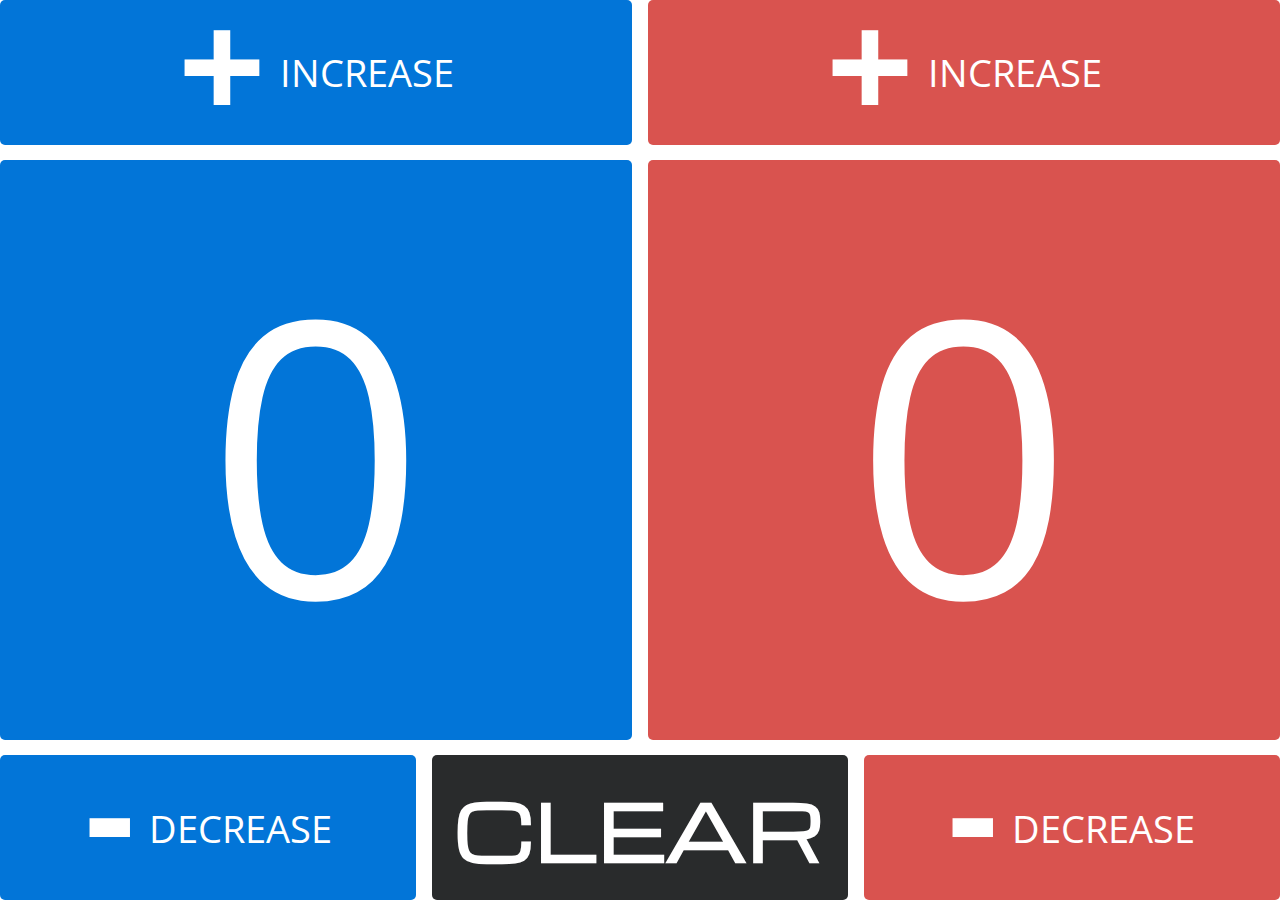
==== html+javascript/index.html @ 6959c3fb "HTML Javascript" ====
<!DOCTYPE html>
<html lang="en">

<head>
  <title>Score</title>

  <meta charset="UTF-8">
  <meta name="viewport" content="width=device-width, initial-scale=1.0">
  <meta http-equiv="X-UA-Compatible" content="ie=edge">

  <meta name="description" content="Just a score for a game of two.">
  <meta name="robots" content="index, follow" />

  <link rel="stylesheet" type="text/css" href="styles.css" />
  <script src="score.js"></script>
</head>

<body>
  <div class="container">

    <div class="blue-team button action-button" style="grid-column-start: 1;grid-column-end: 7"
      onclick="increaseScore('blueScore')">
      <span class="signal signal-positive">+</span>
      <span>increase</span>
    </div>

    <div class="red-team button action-button" style="grid-column-start: 7;grid-column-end: 13"
      onclick="increaseScore('redScore')">
      <span class="signal signal-positive">+</span>
      <span>increase</span>
    </div>

    <div id="blueScore" class="blue-team button points" style="grid-column-start: 1;grid-column-end: 7"
      onclick="increaseScore('blueScore')">
      0
    </div>

    <div id="redScore" class="red-team button points" style="grid-column-start: 7;grid-column-end: 13"
      onclick="increaseScore('redScore')">
      0
    </div>


    <div class="blue-team button action-button" style="grid-column-start: 1;grid-column-end: 5"
      onclick="decreaseScore('blueScore')">
      <span class="signal signal-negative">-</span>
      <span>decrease</span>
    </div>

    <div id="time" class="button menu" style="grid-column-start: 5;grid-column-end: 9" onclick="clearScore()">
      CLEAR
    </div>

    <div class="red-team button action-button" style="grid-column-start: 9;grid-column-end: 13"
      onclick="decreaseScore('redScore')">
      <span class="signal signal-negative">-</span>
      <span>decrease</span>
    </div>

  </div>
</body>

</html>
<!-- Created by Willian Balbinot | @wbalbinot -->
---- html+javascript/styles.css ----
/* FONT IMPORT */
@import url('https://fonts.googleapis.com/css?family=Michroma|Open+Sans&display=swap');

html, body {
  margin: 0;
  padding: 0;
  user-select: none;
}

.container {
  width: 100vw;
  height: 100vh;
  display: grid;
  grid-template-columns: repeat(12, 1fr);
  grid-template-rows: 1fr 4fr 1fr;
  grid-gap: 1.2vw;
}


.container > div {
  display: flex;
  justify-content: center;
  align-items: center;
}

.blue-team {
  background: #0275D8;
}

.red-team {
  background: #D9534F;
}

.points {
  font-size: 30vw;
  font-family: 'Open Sans', sans-serif;
}

.menu {
  background: #292B2C;
  font-family: 'Michroma', sans-serif;
  font-size: 6vw;
  font-weight: bold;
}

.button {
  color: #ffffff;
  border-radius: 5px;
  cursor: pointer;
}

.action-button {
  font-size: 3vw;
  font-family: 'Open Sans', sans-serif;
  text-transform: uppercase;
}

.signal{
  font-weight: bold;
  line-height: 150px;
  font-size: 12vw;
}

.signal-positive {
  margin-top: -2vh;
  width: 8vw;
}

.signal-negative {
  margin-top: -4vh;
  width: 5vw;
}
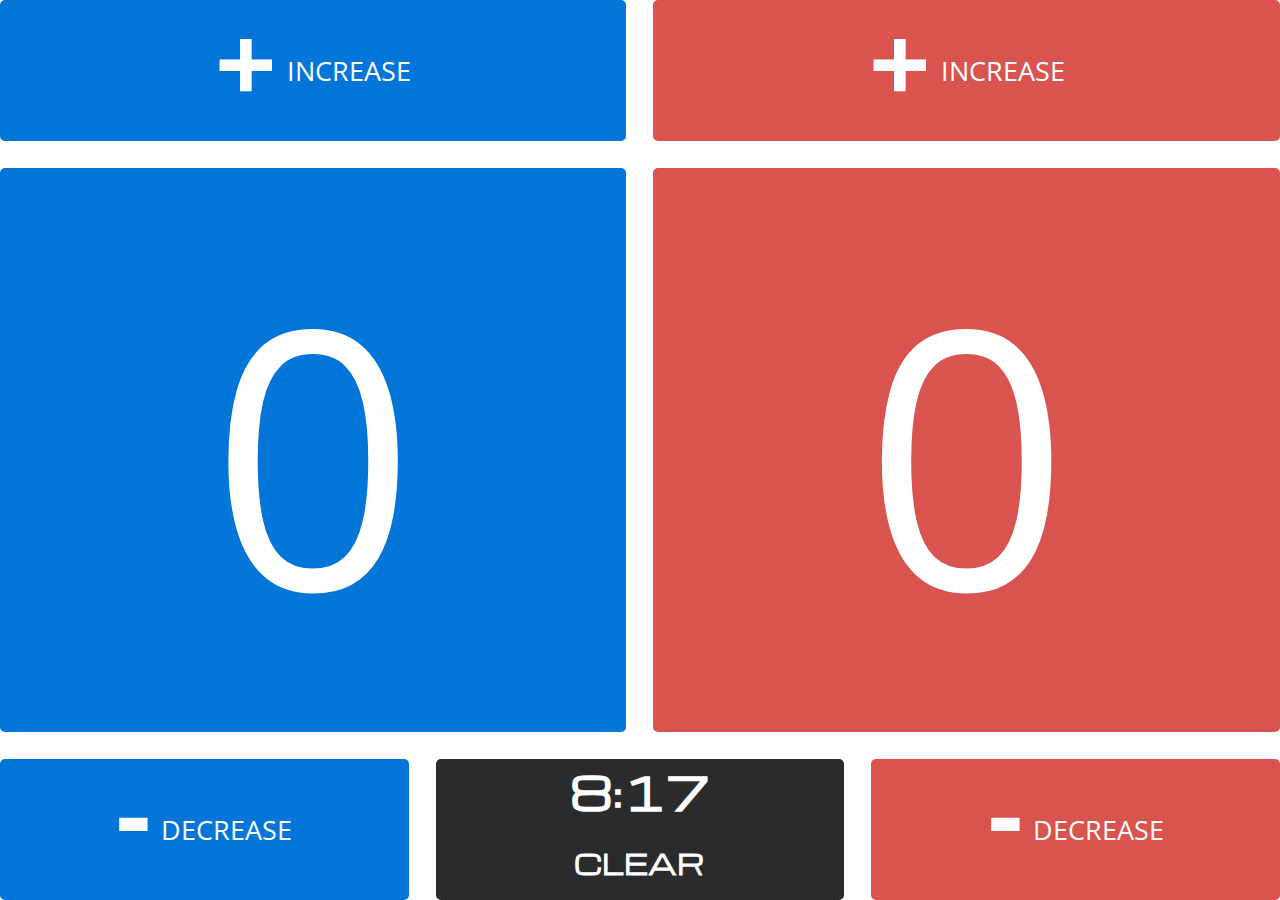
==== commit b91a782a: "Clock added" ====
--- a/html+javascript/index.html
+++ b/html+javascript/index.html
@@ -10,6 +10,8 @@
 
   <meta name="description" content="Just a score for a game of two.">
   <meta name="robots" content="index, follow" />
+  <meta name="viewport" content="width=device-width, initial-scale=1, maximum-scale=1, user-scalable=0">
+
 
   <link rel="stylesheet" type="text/css" href="styles.css" />
   <script src="score.js"></script>
@@ -47,8 +49,11 @@
       <span>decrease</span>
     </div>
 
-    <div id="time" class="button menu" style="grid-column-start: 5;grid-column-end: 9" onclick="clearScore()">
-      CLEAR
+    <div id="timebox" class="button menu"
+      style="display: block; grid-column-start: 5;grid-column-end: 9;text-align: center;" onclick="clearScore()">
+      <div id="time" style="font-size: 5vh;"></div>
+      <script>initiateScore();</script>
+      <small style="font-size: 3vh;">CLEAR</small>
     </div>
 
     <div class="red-team button action-button" style="grid-column-start: 9;grid-column-end: 13"
--- a/html+javascript/styles.css
+++ b/html+javascript/styles.css
@@ -1,7 +1,8 @@
 /* FONT IMPORT */
 @import url('https://fonts.googleapis.com/css?family=Michroma|Open+Sans&display=swap');
 
-html, body {
+html,
+body {
   margin: 0;
   padding: 0;
   user-select: none;
@@ -13,11 +14,11 @@
   display: grid;
   grid-template-columns: repeat(12, 1fr);
   grid-template-rows: 1fr 4fr 1fr;
-  grid-gap: 1.2vw;
+  grid-gap: 3vh;
 }
 
 
-.container > div {
+.container>div {
   display: flex;
   justify-content: center;
   align-items: center;
@@ -32,14 +33,14 @@
 }
 
 .points {
-  font-size: 30vw;
+  font-size: 40vh;
   font-family: 'Open Sans', sans-serif;
 }
 
 .menu {
   background: #292B2C;
   font-family: 'Michroma', sans-serif;
-  font-size: 6vw;
+  font-size: 5vh;
   font-weight: bold;
 }
 
@@ -50,23 +51,22 @@
 }
 
 .action-button {
-  font-size: 3vw;
+  font-size: 3vh;
   font-family: 'Open Sans', sans-serif;
   text-transform: uppercase;
 }
 
-.signal{
+.signal {
   font-weight: bold;
-  line-height: 150px;
-  font-size: 12vw;
+  font-size: 12vh;
 }
 
 .signal-positive {
   margin-top: -2vh;
-  width: 8vw;
+  width: 8vh;
 }
 
 .signal-negative {
   margin-top: -4vh;
-  width: 5vw;
+  width: 5vh;
 }